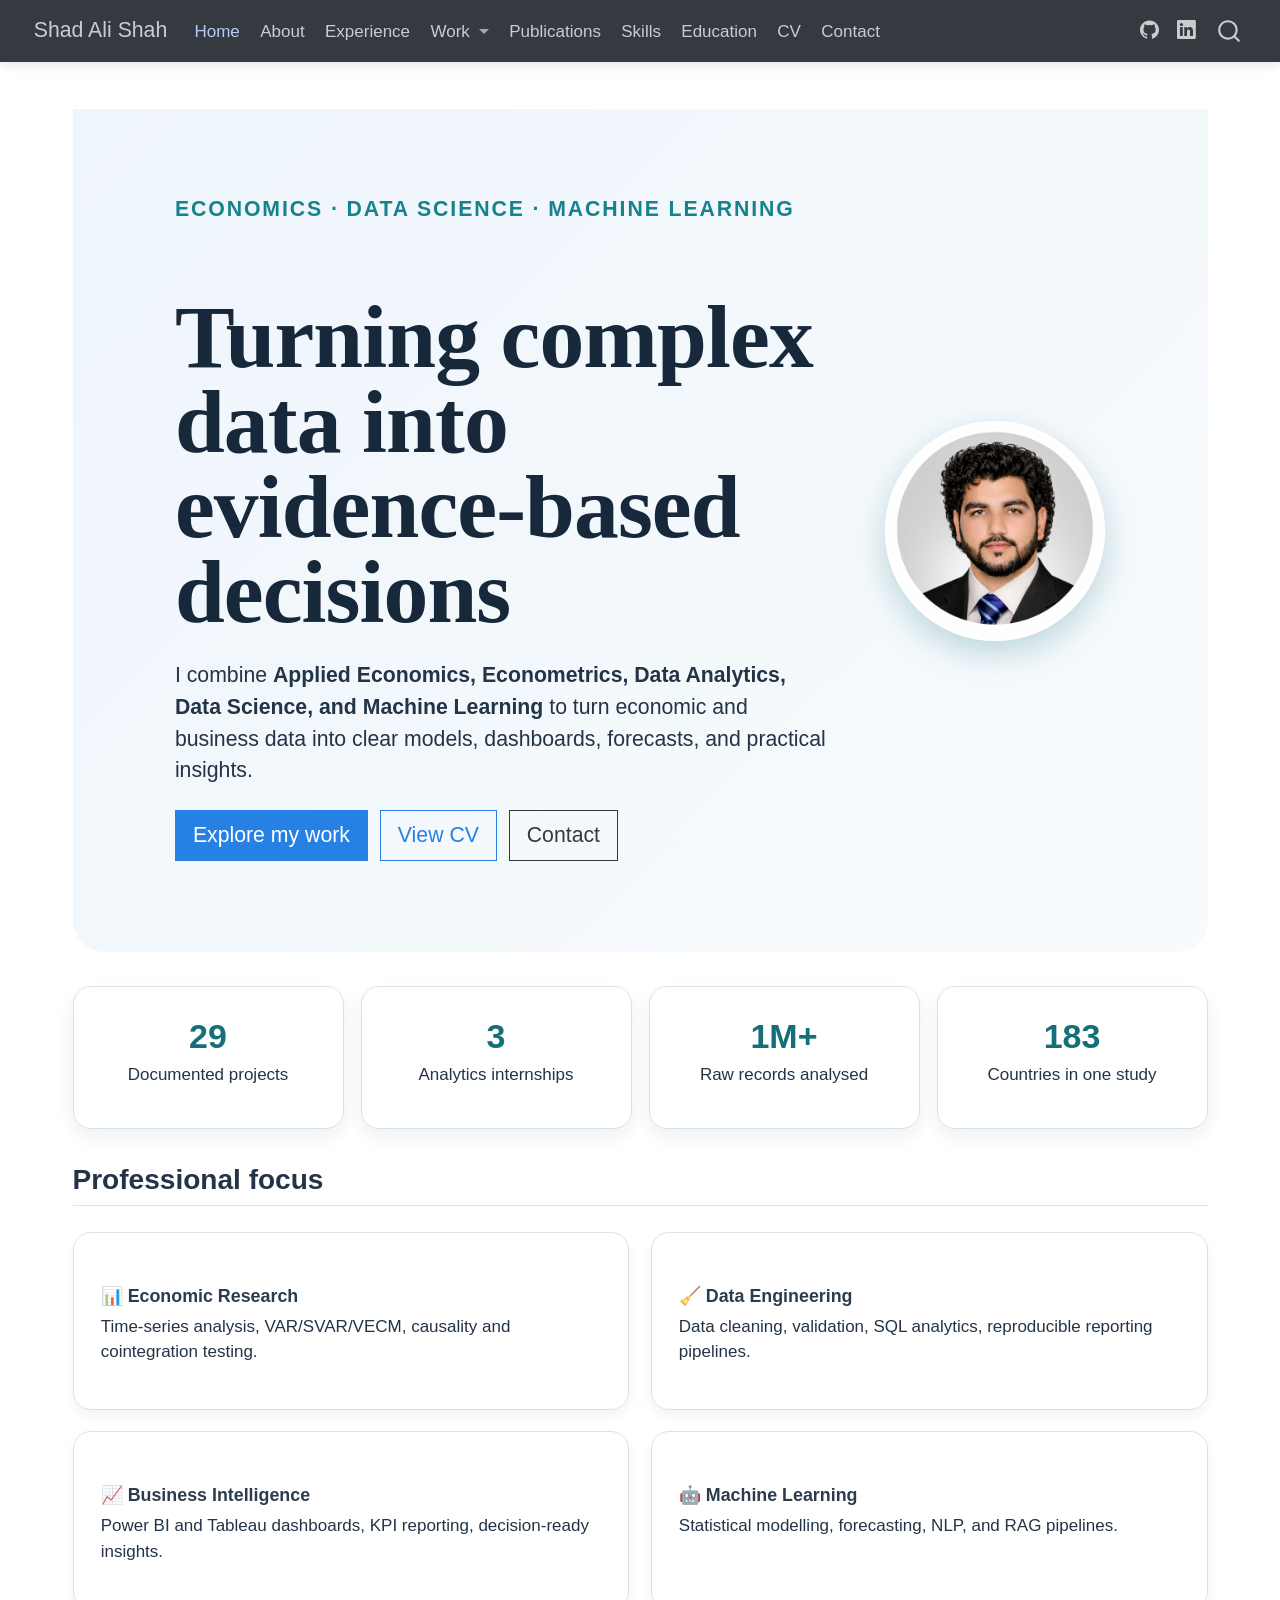
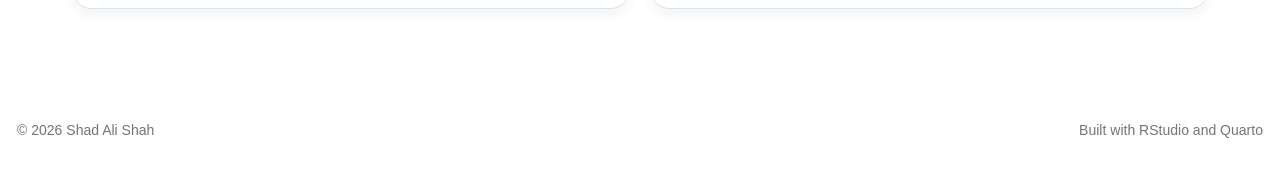
==== docs/index.html @ 49387ef9 "Publish rendered Quarto portfolio website" ====
<!DOCTYPE html>
<html xmlns="http://www.w3.org/1999/xhtml" lang="en" xml:lang="en"><head>

<meta charset="utf-8">
<meta name="generator" content="quarto-1.8.24">

<meta name="viewport" content="width=device-width, initial-scale=1.0, user-scalable=yes">


<title>Shad Ali Shah</title>
<style>
code{white-space: pre-wrap;}
span.smallcaps{font-variant: small-caps;}
div.columns{display: flex; gap: min(4vw, 1.5em);}
div.column{flex: auto; overflow-x: auto;}
div.hanging-indent{margin-left: 1.5em; text-indent: -1.5em;}
ul.task-list{list-style: none;}
ul.task-list li input[type="checkbox"] {
  width: 0.8em;
  margin: 0 0.8em 0.2em -1em; /* quarto-specific, see https://github.com/quarto-dev/quarto-cli/issues/4556 */ 
  vertical-align: middle;
}
</style>


<script src="site_libs/quarto-nav/quarto-nav.js"></script>
<script src="site_libs/quarto-nav/headroom.min.js"></script>
<script src="site_libs/clipboard/clipboard.min.js"></script>
<script src="site_libs/quarto-search/autocomplete.umd.js"></script>
<script src="site_libs/quarto-search/fuse.min.js"></script>
<script src="site_libs/quarto-search/quarto-search.js"></script>
<meta name="quarto:offset" content="./">
<link href="./assets/img/favicon.png" rel="icon" type="image/png">
<script src="site_libs/quarto-html/quarto.js" type="module"></script>
<script src="site_libs/quarto-html/tabsets/tabsets.js" type="module"></script>
<script src="site_libs/quarto-html/axe/axe-check.js" type="module"></script>
<script src="site_libs/quarto-html/popper.min.js"></script>
<script src="site_libs/quarto-html/tippy.umd.min.js"></script>
<script src="site_libs/quarto-html/anchor.min.js"></script>
<link href="site_libs/quarto-html/tippy.css" rel="stylesheet">
<link href="site_libs/quarto-html/quarto-syntax-highlighting-dc55a5b9e770e841cd82e46aadbfb9b0.css" rel="stylesheet" id="quarto-text-highlighting-styles">
<script src="site_libs/bootstrap/bootstrap.min.js"></script>
<link href="site_libs/bootstrap/bootstrap-icons.css" rel="stylesheet">
<link href="site_libs/bootstrap/bootstrap-ad05cf3b0d969654a1dcd69f04a11bdd.min.css" rel="stylesheet" append-hash="true" id="quarto-bootstrap" data-mode="light">
<script id="quarto-search-options" type="application/json">{
  "location": "navbar",
  "copy-button": false,
  "collapse-after": 3,
  "panel-placement": "end",
  "type": "overlay",
  "limit": 50,
  "keyboard-shortcut": [
    "f",
    "/",
    "s"
  ],
  "show-item-context": false,
  "language": {
    "search-no-results-text": "No results",
    "search-matching-documents-text": "matching documents",
    "search-copy-link-title": "Copy link to search",
    "search-hide-matches-text": "Hide additional matches",
    "search-more-match-text": "more match in this document",
    "search-more-matches-text": "more matches in this document",
    "search-clear-button-title": "Clear",
    "search-text-placeholder": "",
    "search-detached-cancel-button-title": "Cancel",
    "search-submit-button-title": "Submit",
    "search-label": "Search"
  }
}</script>
<style>html{ scroll-behavior: smooth; }</style>


<link rel="stylesheet" href="assets/css/styles.css">
</head>

<body class="nav-fixed quarto-light">

<div id="quarto-search-results"></div>
  <header id="quarto-header" class="headroom fixed-top">
    <nav class="navbar navbar-expand-lg " data-bs-theme="dark">
      <div class="navbar-container container-fluid">
      <div class="navbar-brand-container mx-auto">
    <a href="./index.html" class="navbar-brand navbar-brand-logo">
    </a>
    <a class="navbar-brand" href="./index.html">
    <span class="navbar-title">Shad Ali Shah</span>
    </a>
  </div>
            <div id="quarto-search" class="" title="Search"></div>
          <button class="navbar-toggler" type="button" data-bs-toggle="collapse" data-bs-target="#navbarCollapse" aria-controls="navbarCollapse" role="menu" aria-expanded="false" aria-label="Toggle navigation" onclick="if (window.quartoToggleHeadroom) { window.quartoToggleHeadroom(); }">
  <span class="navbar-toggler-icon"></span>
</button>
          <div class="collapse navbar-collapse" id="navbarCollapse">
            <ul class="navbar-nav navbar-nav-scroll me-auto">
  <li class="nav-item">
    <a class="nav-link active" href="./index.html" aria-current="page"> 
<span class="menu-text">Home</span></a>
  </li>  
  <li class="nav-item">
    <a class="nav-link" href="./about.html"> 
<span class="menu-text">About</span></a>
  </li>  
  <li class="nav-item">
    <a class="nav-link" href="./experience.html"> 
<span class="menu-text">Experience</span></a>
  </li>  
  <li class="nav-item dropdown ">
    <a class="nav-link dropdown-toggle" href="#" id="nav-menu-work" role="link" data-bs-toggle="dropdown" aria-expanded="false">
 <span class="menu-text">Work</span>
    </a>
    <ul class="dropdown-menu" aria-labelledby="nav-menu-work">    
        <li>
    <a class="dropdown-item" href="./projects.html">
 <span class="dropdown-text">Projects</span></a>
  </li>  
        <li>
    <a class="dropdown-item" href="./economic-analysis.html">
 <span class="dropdown-text">Economic Analysis</span></a>
  </li>  
        <li>
    <a class="dropdown-item" href="./data-science.html">
 <span class="dropdown-text">Data Science &amp; ML</span></a>
  </li>  
    </ul>
  </li>
  <li class="nav-item">
    <a class="nav-link" href="./publications.html"> 
<span class="menu-text">Publications</span></a>
  </li>  
  <li class="nav-item">
    <a class="nav-link" href="./skills.html"> 
<span class="menu-text">Skills</span></a>
  </li>  
  <li class="nav-item">
    <a class="nav-link" href="./education.html"> 
<span class="menu-text">Education</span></a>
  </li>  
  <li class="nav-item">
    <a class="nav-link" href="./cv.html"> 
<span class="menu-text">CV</span></a>
  </li>  
  <li class="nav-item">
    <a class="nav-link" href="./contact.html"> 
<span class="menu-text">Contact</span></a>
  </li>  
</ul>
            <ul class="navbar-nav navbar-nav-scroll ms-auto">
  <li class="nav-item compact">
    <a class="nav-link" href="https://github.com/shadalishah"> <i class="bi bi-github" role="img" aria-label="GitHub">
</i> 
<span class="menu-text"></span></a>
  </li>  
  <li class="nav-item compact">
    <a class="nav-link" href="https://www.linkedin.com/in/shadalishah/"> <i class="bi bi-linkedin" role="img" aria-label="LinkedIn">
</i> 
<span class="menu-text"></span></a>
  </li>  
</ul>
          </div> <!-- /navcollapse -->
            <div class="quarto-navbar-tools">
</div>
      </div> <!-- /container-fluid -->
    </nav>
</header>
<!-- content -->
<div id="quarto-content" class="quarto-container page-columns page-rows-contents page-layout-full page-navbar">
<!-- sidebar -->
<!-- margin-sidebar -->
    
<!-- main -->
<main class="content column-page" id="quarto-document-content"><header id="title-block-header" class="quarto-title-block"></header>




<div class="hero">
<div class="hero-inner">
<div class="hero-copy">
<div class="eyebrow">
<p>ECONOMICS · DATA SCIENCE · MACHINE LEARNING</p>
</div>
<section id="turning-complex-data-into-evidence-based-decisions" class="level1">
<h1>Turning complex data into evidence-based decisions</h1>
<p>I combine <strong>Applied Economics, Econometrics, Data Analytics, Data Science, and Machine Learning</strong> to turn economic and business data into clear models, dashboards, forecasts, and practical insights.</p>
<p><a href="./projects.html" class="btn btn-primary btn-lg">Explore my work</a> <a href="./cv.html" class="btn btn-outline-primary btn-lg">View CV</a> <a href="./contact.html" class="btn btn-outline-secondary btn-lg">Contact</a></p>
</section>
</div>
<div class="hero-photo">
<p><img src="images/Shad_PIC.png" class="img-fluid"></p>
</div>
</div>
</div>
<div class="metric-grid">
<div class="metric-card">
<p><strong>29</strong> Documented projects</p>
</div>
<div class="metric-card">
<p><strong>3</strong> Analytics internships</p>
</div>
<div class="metric-card">
<p><strong>1M+</strong> Raw records analysed</p>
</div>
<div class="metric-card">
<p><strong>183</strong> Countries in one study</p>
</div>
</div>
<section id="professional-focus" class="level2">
<h2 class="anchored" data-anchor-id="professional-focus">Professional focus</h2>
<div class="focus-grid">
<section id="economic-research" class="level3 focus-card">
<h3 class="anchored" data-anchor-id="economic-research">📊 Economic Research</h3>
<p>Time-series analysis, VAR/SVAR/VECM, causality and cointegration testing.</p>
</section>
<section id="data-engineering" class="level3 focus-card">
<h3 class="anchored" data-anchor-id="data-engineering">🧹 Data Engineering</h3>
<p>Data cleaning, validation, SQL analytics, reproducible reporting pipelines.</p>
</section>
<section id="business-intelligence" class="level3 focus-card">
<h3 class="anchored" data-anchor-id="business-intelligence">📈 Business Intelligence</h3>
<p>Power BI and Tableau dashboards, KPI reporting, decision-ready insights.</p>
</section>
<section id="machine-learning" class="level3 focus-card">
<h3 class="anchored" data-anchor-id="machine-learning">🤖 Machine Learning</h3>
<p>Statistical modelling, forecasting, NLP, and RAG pipelines.</p>
</section>
</div>


</section>

</main> <!-- /main -->
<script id="quarto-html-after-body" type="application/javascript">
  window.document.addEventListener("DOMContentLoaded", function (event) {
    const icon = "";
    const anchorJS = new window.AnchorJS();
    anchorJS.options = {
      placement: 'right',
      icon: icon
    };
    anchorJS.add('.anchored');
    const isCodeAnnotation = (el) => {
      for (const clz of el.classList) {
        if (clz.startsWith('code-annotation-')) {                     
          return true;
        }
      }
      return false;
    }
    const onCopySuccess = function(e) {
      // button target
      const button = e.trigger;
      // don't keep focus
      button.blur();
      // flash "checked"
      button.classList.add('code-copy-button-checked');
      var currentTitle = button.getAttribute("title");
      button.setAttribute("title", "Copied!");
      let tooltip;
      if (window.bootstrap) {
        button.setAttribute("data-bs-toggle", "tooltip");
        button.setAttribute("data-bs-placement", "left");
        button.setAttribute("data-bs-title", "Copied!");
        tooltip = new bootstrap.Tooltip(button, 
          { trigger: "manual", 
            customClass: "code-copy-button-tooltip",
            offset: [0, -8]});
        tooltip.show();    
      }
      setTimeout(function() {
        if (tooltip) {
          tooltip.hide();
          button.removeAttribute("data-bs-title");
          button.removeAttribute("data-bs-toggle");
          button.removeAttribute("data-bs-placement");
        }
        button.setAttribute("title", currentTitle);
        button.classList.remove('code-copy-button-checked');
      }, 1000);
      // clear code selection
      e.clearSelection();
    }
    const getTextToCopy = function(trigger) {
      const outerScaffold = trigger.parentElement.cloneNode(true);
      const codeEl = outerScaffold.querySelector('code');
      for (const childEl of codeEl.children) {
        if (isCodeAnnotation(childEl)) {
          childEl.remove();
        }
      }
      return codeEl.innerText;
    }
    const clipboard = new window.ClipboardJS('.code-copy-button:not([data-in-quarto-modal])', {
      text: getTextToCopy
    });
    clipboard.on('success', onCopySuccess);
    if (window.document.getElementById('quarto-embedded-source-code-modal')) {
      const clipboardModal = new window.ClipboardJS('.code-copy-button[data-in-quarto-modal]', {
        text: getTextToCopy,
        container: window.document.getElementById('quarto-embedded-source-code-modal')
      });
      clipboardModal.on('success', onCopySuccess);
    }
      var localhostRegex = new RegExp(/^(?:http|https):\/\/localhost\:?[0-9]*\//);
      var mailtoRegex = new RegExp(/^mailto:/);
        var filterRegex = new RegExp("https:\/\/shadalishah\.com");
      var isInternal = (href) => {
          return filterRegex.test(href) || localhostRegex.test(href) || mailtoRegex.test(href);
      }
      // Inspect non-navigation links and adorn them if external
     var links = window.document.querySelectorAll('a[href]:not(.nav-link):not(.navbar-brand):not(.toc-action):not(.sidebar-link):not(.sidebar-item-toggle):not(.pagination-link):not(.no-external):not([aria-hidden]):not(.dropdown-item):not(.quarto-navigation-tool):not(.about-link)');
      for (var i=0; i<links.length; i++) {
        const link = links[i];
        if (!isInternal(link.href)) {
          // undo the damage that might have been done by quarto-nav.js in the case of
          // links that we want to consider external
          if (link.dataset.originalHref !== undefined) {
            link.href = link.dataset.originalHref;
          }
            // target, if specified
            link.setAttribute("target", "_blank");
            if (link.getAttribute("rel") === null) {
              link.setAttribute("rel", "noopener");
            }
        }
      }
    function tippyHover(el, contentFn, onTriggerFn, onUntriggerFn) {
      const config = {
        allowHTML: true,
        maxWidth: 500,
        delay: 100,
        arrow: false,
        appendTo: function(el) {
            return el.parentElement;
        },
        interactive: true,
        interactiveBorder: 10,
        theme: 'quarto',
        placement: 'bottom-start',
      };
      if (contentFn) {
        config.content = contentFn;
      }
      if (onTriggerFn) {
        config.onTrigger = onTriggerFn;
      }
      if (onUntriggerFn) {
        config.onUntrigger = onUntriggerFn;
      }
      window.tippy(el, config); 
    }
    const noterefs = window.document.querySelectorAll('a[role="doc-noteref"]');
    for (var i=0; i<noterefs.length; i++) {
      const ref = noterefs[i];
      tippyHover(ref, function() {
        // use id or data attribute instead here
        let href = ref.getAttribute('data-footnote-href') || ref.getAttribute('href');
        try { href = new URL(href).hash; } catch {}
        const id = href.replace(/^#\/?/, "");
        const note = window.document.getElementById(id);
        if (note) {
          return note.innerHTML;
        } else {
          return "";
        }
      });
    }
    const xrefs = window.document.querySelectorAll('a.quarto-xref');
    const processXRef = (id, note) => {
      // Strip column container classes
      const stripColumnClz = (el) => {
        el.classList.remove("page-full", "page-columns");
        if (el.children) {
          for (const child of el.children) {
            stripColumnClz(child);
          }
        }
      }
      stripColumnClz(note)
      if (id === null || id.startsWith('sec-')) {
        // Special case sections, only their first couple elements
        const container = document.createElement("div");
        if (note.children && note.children.length > 2) {
          container.appendChild(note.children[0].cloneNode(true));
          for (let i = 1; i < note.children.length; i++) {
            const child = note.children[i];
            if (child.tagName === "P" && child.innerText === "") {
              continue;
            } else {
              container.appendChild(child.cloneNode(true));
              break;
            }
          }
          if (window.Quarto?.typesetMath) {
            window.Quarto.typesetMath(container);
          }
          return container.innerHTML
        } else {
          if (window.Quarto?.typesetMath) {
            window.Quarto.typesetMath(note);
          }
          return note.innerHTML;
        }
      } else {
        // Remove any anchor links if they are present
        const anchorLink = note.querySelector('a.anchorjs-link');
        if (anchorLink) {
          anchorLink.remove();
        }
        if (window.Quarto?.typesetMath) {
          window.Quarto.typesetMath(note);
        }
        if (note.classList.contains("callout")) {
          return note.outerHTML;
        } else {
          return note.innerHTML;
        }
      }
    }
    for (var i=0; i<xrefs.length; i++) {
      const xref = xrefs[i];
      tippyHover(xref, undefined, function(instance) {
        instance.disable();
        let url = xref.getAttribute('href');
        let hash = undefined; 
        if (url.startsWith('#')) {
          hash = url;
        } else {
          try { hash = new URL(url).hash; } catch {}
        }
        if (hash) {
          const id = hash.replace(/^#\/?/, "");
          const note = window.document.getElementById(id);
          if (note !== null) {
            try {
              const html = processXRef(id, note.cloneNode(true));
              instance.setContent(html);
            } finally {
              instance.enable();
              instance.show();
            }
          } else {
            // See if we can fetch this
            fetch(url.split('#')[0])
            .then(res => res.text())
            .then(html => {
              const parser = new DOMParser();
              const htmlDoc = parser.parseFromString(html, "text/html");
              const note = htmlDoc.getElementById(id);
              if (note !== null) {
                const html = processXRef(id, note);
                instance.setContent(html);
              } 
            }).finally(() => {
              instance.enable();
              instance.show();
            });
          }
        } else {
          // See if we can fetch a full url (with no hash to target)
          // This is a special case and we should probably do some content thinning / targeting
          fetch(url)
          .then(res => res.text())
          .then(html => {
            const parser = new DOMParser();
            const htmlDoc = parser.parseFromString(html, "text/html");
            const note = htmlDoc.querySelector('main.content');
            if (note !== null) {
              // This should only happen for chapter cross references
              // (since there is no id in the URL)
              // remove the first header
              if (note.children.length > 0 && note.children[0].tagName === "HEADER") {
                note.children[0].remove();
              }
              const html = processXRef(null, note);
              instance.setContent(html);
            } 
          }).finally(() => {
            instance.enable();
            instance.show();
          });
        }
      }, function(instance) {
      });
    }
        let selectedAnnoteEl;
        const selectorForAnnotation = ( cell, annotation) => {
          let cellAttr = 'data-code-cell="' + cell + '"';
          let lineAttr = 'data-code-annotation="' +  annotation + '"';
          const selector = 'span[' + cellAttr + '][' + lineAttr + ']';
          return selector;
        }
        const selectCodeLines = (annoteEl) => {
          const doc = window.document;
          const targetCell = annoteEl.getAttribute("data-target-cell");
          const targetAnnotation = annoteEl.getAttribute("data-target-annotation");
          const annoteSpan = window.document.querySelector(selectorForAnnotation(targetCell, targetAnnotation));
          const lines = annoteSpan.getAttribute("data-code-lines").split(",");
          const lineIds = lines.map((line) => {
            return targetCell + "-" + line;
          })
          let top = null;
          let height = null;
          let parent = null;
          if (lineIds.length > 0) {
              //compute the position of the single el (top and bottom and make a div)
              const el = window.document.getElementById(lineIds[0]);
              top = el.offsetTop;
              height = el.offsetHeight;
              parent = el.parentElement.parentElement;
            if (lineIds.length > 1) {
              const lastEl = window.document.getElementById(lineIds[lineIds.length - 1]);
              const bottom = lastEl.offsetTop + lastEl.offsetHeight;
              height = bottom - top;
            }
            if (top !== null && height !== null && parent !== null) {
              // cook up a div (if necessary) and position it 
              let div = window.document.getElementById("code-annotation-line-highlight");
              if (div === null) {
                div = window.document.createElement("div");
                div.setAttribute("id", "code-annotation-line-highlight");
                div.style.position = 'absolute';
                parent.appendChild(div);
              }
              div.style.top = top - 2 + "px";
              div.style.height = height + 4 + "px";
              div.style.left = 0;
              let gutterDiv = window.document.getElementById("code-annotation-line-highlight-gutter");
              if (gutterDiv === null) {
                gutterDiv = window.document.createElement("div");
                gutterDiv.setAttribute("id", "code-annotation-line-highlight-gutter");
                gutterDiv.style.position = 'absolute';
                const codeCell = window.document.getElementById(targetCell);
                const gutter = codeCell.querySelector('.code-annotation-gutter');
                gutter.appendChild(gutterDiv);
              }
              gutterDiv.style.top = top - 2 + "px";
              gutterDiv.style.height = height + 4 + "px";
            }
            selectedAnnoteEl = annoteEl;
          }
        };
        const unselectCodeLines = () => {
          const elementsIds = ["code-annotation-line-highlight", "code-annotation-line-highlight-gutter"];
          elementsIds.forEach((elId) => {
            const div = window.document.getElementById(elId);
            if (div) {
              div.remove();
            }
          });
          selectedAnnoteEl = undefined;
        };
          // Handle positioning of the toggle
      window.addEventListener(
        "resize",
        throttle(() => {
          elRect = undefined;
          if (selectedAnnoteEl) {
            selectCodeLines(selectedAnnoteEl);
          }
        }, 10)
      );
      function throttle(fn, ms) {
      let throttle = false;
      let timer;
        return (...args) => {
          if(!throttle) { // first call gets through
              fn.apply(this, args);
              throttle = true;
          } else { // all the others get throttled
              if(timer) clearTimeout(timer); // cancel #2
              timer = setTimeout(() => {
                fn.apply(this, args);
                timer = throttle = false;
              }, ms);
          }
        };
      }
        // Attach click handler to the DT
        const annoteDls = window.document.querySelectorAll('dt[data-target-cell]');
        for (const annoteDlNode of annoteDls) {
          annoteDlNode.addEventListener('click', (event) => {
            const clickedEl = event.target;
            if (clickedEl !== selectedAnnoteEl) {
              unselectCodeLines();
              const activeEl = window.document.querySelector('dt[data-target-cell].code-annotation-active');
              if (activeEl) {
                activeEl.classList.remove('code-annotation-active');
              }
              selectCodeLines(clickedEl);
              clickedEl.classList.add('code-annotation-active');
            } else {
              // Unselect the line
              unselectCodeLines();
              clickedEl.classList.remove('code-annotation-active');
            }
          });
        }
    const findCites = (el) => {
      const parentEl = el.parentElement;
      if (parentEl) {
        const cites = parentEl.dataset.cites;
        if (cites) {
          return {
            el,
            cites: cites.split(' ')
          };
        } else {
          return findCites(el.parentElement)
        }
      } else {
        return undefined;
      }
    };
    var bibliorefs = window.document.querySelectorAll('a[role="doc-biblioref"]');
    for (var i=0; i<bibliorefs.length; i++) {
      const ref = bibliorefs[i];
      const citeInfo = findCites(ref);
      if (citeInfo) {
        tippyHover(citeInfo.el, function() {
          var popup = window.document.createElement('div');
          citeInfo.cites.forEach(function(cite) {
            var citeDiv = window.document.createElement('div');
            citeDiv.classList.add('hanging-indent');
            citeDiv.classList.add('csl-entry');
            var biblioDiv = window.document.getElementById('ref-' + cite);
            if (biblioDiv) {
              citeDiv.innerHTML = biblioDiv.innerHTML;
            }
            popup.appendChild(citeDiv);
          });
          return popup.innerHTML;
        });
      }
    }
  });
  </script>
</div> <!-- /content -->
<footer class="footer">
  <div class="nav-footer">
    <div class="nav-footer-left">
<p>© 2026 Shad Ali Shah</p>
</div>   
    <div class="nav-footer-center">
      &nbsp;
    </div>
    <div class="nav-footer-right">
<p>Built with RStudio and Quarto</p>
</div>
  </div>
</footer>




<script src="site_libs/quarto-html/zenscroll-min.js"></script>
</body></html>
---- docs/site_libs/quarto-html/tippy.css ----
.tippy-box[data-animation=fade][data-state=hidden]{opacity:0}[data-tippy-root]{max-width:calc(100vw - 10px)}.tippy-box{position:relative;background-color:#333;color:#fff;border-radius:4px;font-size:14px;line-height:1.4;white-space:normal;outline:0;transition-property:transform,visibility,opacity}.tippy-box[data-placement^=top]>.tippy-arrow{bottom:0}.tippy-box[data-placement^=top]>.tippy-arrow:before{bottom:-7px;left:0;border-width:8px 8px 0;border-top-color:initial;transform-origin:center top}.tippy-box[data-placement^=bottom]>.tippy-arrow{top:0}.tippy-box[data-placement^=bottom]>.tippy-arrow:before{top:-7px;left:0;border-width:0 8px 8px;border-bottom-color:initial;transform-origin:center bottom}.tippy-box[data-placement^=left]>.tippy-arrow{right:0}.tippy-box[data-placement^=left]>.tippy-arrow:before{border-width:8px 0 8px 8px;border-left-color:initial;right:-7px;transform-origin:center left}.tippy-box[data-placement^=right]>.tippy-arrow{left:0}.tippy-box[data-placement^=right]>.tippy-arrow:before{left:-7px;border-width:8px 8px 8px 0;border-right-color:initial;transform-origin:center right}.tippy-box[data-inertia][data-state=visible]{transition-timing-function:cubic-bezier(.54,1.5,.38,1.11)}.tippy-arrow{width:16px;height:16px;color:#333}.tippy-arrow:before{content:"";position:absolute;border-color:transparent;border-style:solid}.tippy-content{position:relative;padding:5px 9px;z-index:1}
---- docs/site_libs/quarto-html/quarto-syntax-highlighting-dc55a5b9e770e841cd82e46aadbfb9b0.css ----
/* quarto syntax highlight colors */
:root {
  --quarto-hl-ot-color: #003B4F;
  --quarto-hl-at-color: #657422;
  --quarto-hl-ss-color: #20794D;
  --quarto-hl-an-color: #5E5E5E;
  --quarto-hl-fu-color: #4758AB;
  --quarto-hl-st-color: #20794D;
  --quarto-hl-cf-color: #003B4F;
  --quarto-hl-op-color: #5E5E5E;
  --quarto-hl-er-color: #AD0000;
  --quarto-hl-bn-color: #AD0000;
  --quarto-hl-al-color: #AD0000;
  --quarto-hl-va-color: #111111;
  --quarto-hl-bu-color: inherit;
  --quarto-hl-ex-color: inherit;
  --quarto-hl-pp-color: #AD0000;
  --quarto-hl-in-color: #5E5E5E;
  --quarto-hl-vs-color: #20794D;
  --quarto-hl-wa-color: #5E5E5E;
  --quarto-hl-do-color: #5E5E5E;
  --quarto-hl-im-color: #00769E;
  --quarto-hl-ch-color: #20794D;
  --quarto-hl-dt-color: #AD0000;
  --quarto-hl-fl-color: #AD0000;
  --quarto-hl-co-color: #5E5E5E;
  --quarto-hl-cv-color: #5E5E5E;
  --quarto-hl-cn-color: #8f5902;
  --quarto-hl-sc-color: #5E5E5E;
  --quarto-hl-dv-color: #AD0000;
  --quarto-hl-kw-color: #003B4F;
}

/* other quarto variables */
:root {
  --quarto-font-monospace: SFMono-Regular, Menlo, Monaco, Consolas, "Liberation Mono", "Courier New", monospace;
}

/* syntax highlight based on Pandoc's rules */
pre > code.sourceCode > span {
  color: #003B4F;
}

code.sourceCode > span {
  color: #003B4F;
}

div.sourceCode,
div.sourceCode pre.sourceCode {
  color: #003B4F;
}

/* Normal */
code span {
  color: #003B4F;
}

/* Alert */
code span.al {
  color: #AD0000;
  font-style: inherit;
}

/* Annotation */
code span.an {
  color: #5E5E5E;
  font-style: inherit;
}

/* Attribute */
code span.at {
  color: #657422;
  font-style: inherit;
}

/* BaseN */
code span.bn {
  color: #AD0000;
  font-style: inherit;
}

/* BuiltIn */
code span.bu {
  font-style: inherit;
}

/* ControlFlow */
code span.cf {
  color: #003B4F;
  font-weight: bold;
  font-style: inherit;
}

/* Char */
code span.ch {
  color: #20794D;
  font-style: inherit;
}

/* Constant */
code span.cn {
  color: #8f5902;
  font-style: inherit;
}

/* Comment */
code span.co {
  color: #5E5E5E;
  font-style: inherit;
}

/* CommentVar */
code span.cv {
  color: #5E5E5E;
  font-style: italic;
}

/* Documentation */
code span.do {
  color: #5E5E5E;
  font-style: italic;
}

/* DataType */
code span.dt {
  color: #AD0000;
  font-style: inherit;
}

/* DecVal */
code span.dv {
  color: #AD0000;
  font-style: inherit;
}

/* Error */
code span.er {
  color: #AD0000;
  font-style: inherit;
}

/* Extension */
code span.ex {
  font-style: inherit;
}

/* Float */
code span.fl {
  color: #AD0000;
  font-style: inherit;
}

/* Function */
code span.fu {
  color: #4758AB;
  font-style: inherit;
}

/* Import */
code span.im {
  color: #00769E;
  font-style: inherit;
}

/* Information */
code span.in {
  color: #5E5E5E;
  font-style: inherit;
}

/* Keyword */
code span.kw {
  color: #003B4F;
  font-weight: bold;
  font-style: inherit;
}

/* Operator */
code span.op {
  color: #5E5E5E;
  font-style: inherit;
}

/* Other */
code span.ot {
  color: #003B4F;
  font-style: inherit;
}

/* Preprocessor */
code span.pp {
  color: #AD0000;
  font-style: inherit;
}

/* SpecialChar */
code span.sc {
  color: #5E5E5E;
  font-style: inherit;
}

/* SpecialString */
code span.ss {
  color: #20794D;
  font-style: inherit;
}

/* String */
code span.st {
  color: #20794D;
  font-style: inherit;
}

/* Variable */
code span.va {
  color: #111111;
  font-style: inherit;
}

/* VerbatimString */
code span.vs {
  color: #20794D;
  font-style: inherit;
}

/* Warning */
code span.wa {
  color: #5E5E5E;
  font-style: italic;
}

.prevent-inlining {
  content: "</";
}

/*# sourceMappingURL=21f0b8dca5c347bd0a806dc2ce2adfe3.css.map */
---- docs/assets/css/styles.css ----
body { color: #243447; font-family: -apple-system, "Segoe UI", Roboto, Helvetica, Arial, sans-serif; }

.navbar { box-shadow: 0 2px 12px rgba(0,0,0,.12); }

/* ===== Hero ===== */
.hero {
  padding: 5rem 8vw 4rem;
  background: linear-gradient(135deg,#eef5fb,#f8fbfd);
  border-radius: 0 0 32px 32px;
}

.hero-inner {
  display: flex;
  align-items: center;
  justify-content: space-between;
  gap: 3rem;
  flex-wrap: wrap;
}

.hero-copy { flex: 1 1 560px; max-width: 980px; }

.hero-photo { flex: 0 0 auto; }

.hero-photo img {
  width: 220px;
  height: 220px;
  border-radius: 50%;
  object-fit: cover;
  object-position: center 15%;
  box-shadow: 0 12px 32px rgba(21,111,120,.25);
  border: 4px solid #fff;
}

.eyebrow {
  display: inline-block;
  font-size: .8rem;
  font-weight: 700;
  letter-spacing: .14em;
  color: #16838c;
  margin-bottom: 1rem;
  text-transform: uppercase;
}

.hero h1 {
  font-family: Georgia, "Times New Roman", serif;
  font-size: clamp(3rem,7vw,6.5rem);
  line-height: .95;
  color: #17283a;
  margin-bottom: 1.5rem;
  letter-spacing: -.01em;
}

.hero p { font-size: 1.25rem; max-width: 850px; }

/* ===== Metric cards ===== */
.metric-grid {
  display: grid;
  grid-template-columns: repeat(4,minmax(0,1fr));
  gap: 1rem;
  margin: 2rem 0;
}

.metric-card {
  padding: 1.4rem;
  border: 1px solid #d8e2eb;
  border-radius: 18px;
  background: #fff;
  box-shadow: 0 8px 22px rgba(29,55,77,.08);
  text-align: center;
  transition: transform .2s ease, box-shadow .2s ease, border-color .2s ease;
}

.metric-card:hover {
  transform: translateY(-4px);
  box-shadow: 0 14px 30px rgba(21,111,120,.18);
  border-color: #16838c;
}

.metric-card strong { display: block; font-size: 2rem; color: #156f78; }

/* ===== Focus cards ===== */
.focus-grid {
  display: grid;
  grid-template-columns: repeat(2, minmax(0,1fr));
  gap: 1.25rem;
  margin: 1.5rem 0;
}

.focus-card {
  padding: 1.6rem;
  border: 1px solid #d8e2eb;
  border-radius: 18px;
  background: #fff;
  box-shadow: 0 6px 16px rgba(29,55,77,.06);
  transition: transform .2s ease, box-shadow .2s ease, border-color .2s ease;
}

.focus-card:hover {
  transform: translateY(-4px);
  box-shadow: 0 14px 30px rgba(21,111,120,.16);
  border-color: #16838c;
}

.focus-card h3 { font-size: 1.05rem; color: #17283a; margin-bottom: .4rem; }

/* ===== Project cards ===== */
.project-list {
  display: grid;
  grid-template-columns: repeat(2, minmax(0,1fr));
  gap: 1.5rem;
  margin: 2rem 0;
}

.project-card {
  padding: 1.75rem;
  border: 1px solid #d8e2eb;
  border-radius: 18px;
  background: #fff;
  box-shadow: 0 8px 22px rgba(29,55,77,.08);
  transition: transform .2s ease, box-shadow .2s ease, border-color .2s ease;
  display: flex;
  flex-direction: column;
}

.project-card:hover {
  transform: translateY(-4px);
  box-shadow: 0 14px 30px rgba(21,111,120,.18);
  border-color: #16838c;
}

.project-card h3 {
  color: #17283a;
  margin-top: 0;
  margin-bottom: .6rem;
}

.project-card p:first-of-type strong {
  color: #156f78;
}

.project-card .btn {
  margin-top: auto;
  align-self: flex-start;
  white-space: nowrap;
}

/* ===== Buttons & misc ===== */
.btn {
  margin: .35rem .35rem .35rem 0;
  transition: transform .15s ease, box-shadow .15s ease;
}

.btn:hover {
  transform: translateY(-2px);
  box-shadow: 0 8px 18px rgba(21,111,120,.2);
}

blockquote {
  border-left: 4px solid #16838c;
  padding: .8rem 1rem;
  background: #f3f8f8;
}

/* ===== Responsive ===== */
@media (max-width: 900px) {
  .project-list { grid-template-columns: 1fr; }
}

@media (max-width: 800px) {
  .metric-grid { grid-template-columns: repeat(2,1fr); }
  .focus-grid { grid-template-columns: 1fr; }
  .hero { padding: 3rem 1.2rem; }
  .hero h1 { font-size: 3.2rem; }
  .hero-inner { flex-direction: column; text-align: center; }
  .hero-photo img { width: 180px; height: 180px; }
}

@media (max-width: 480px) {
  .metric-grid { grid-template-columns: 1fr; }
}
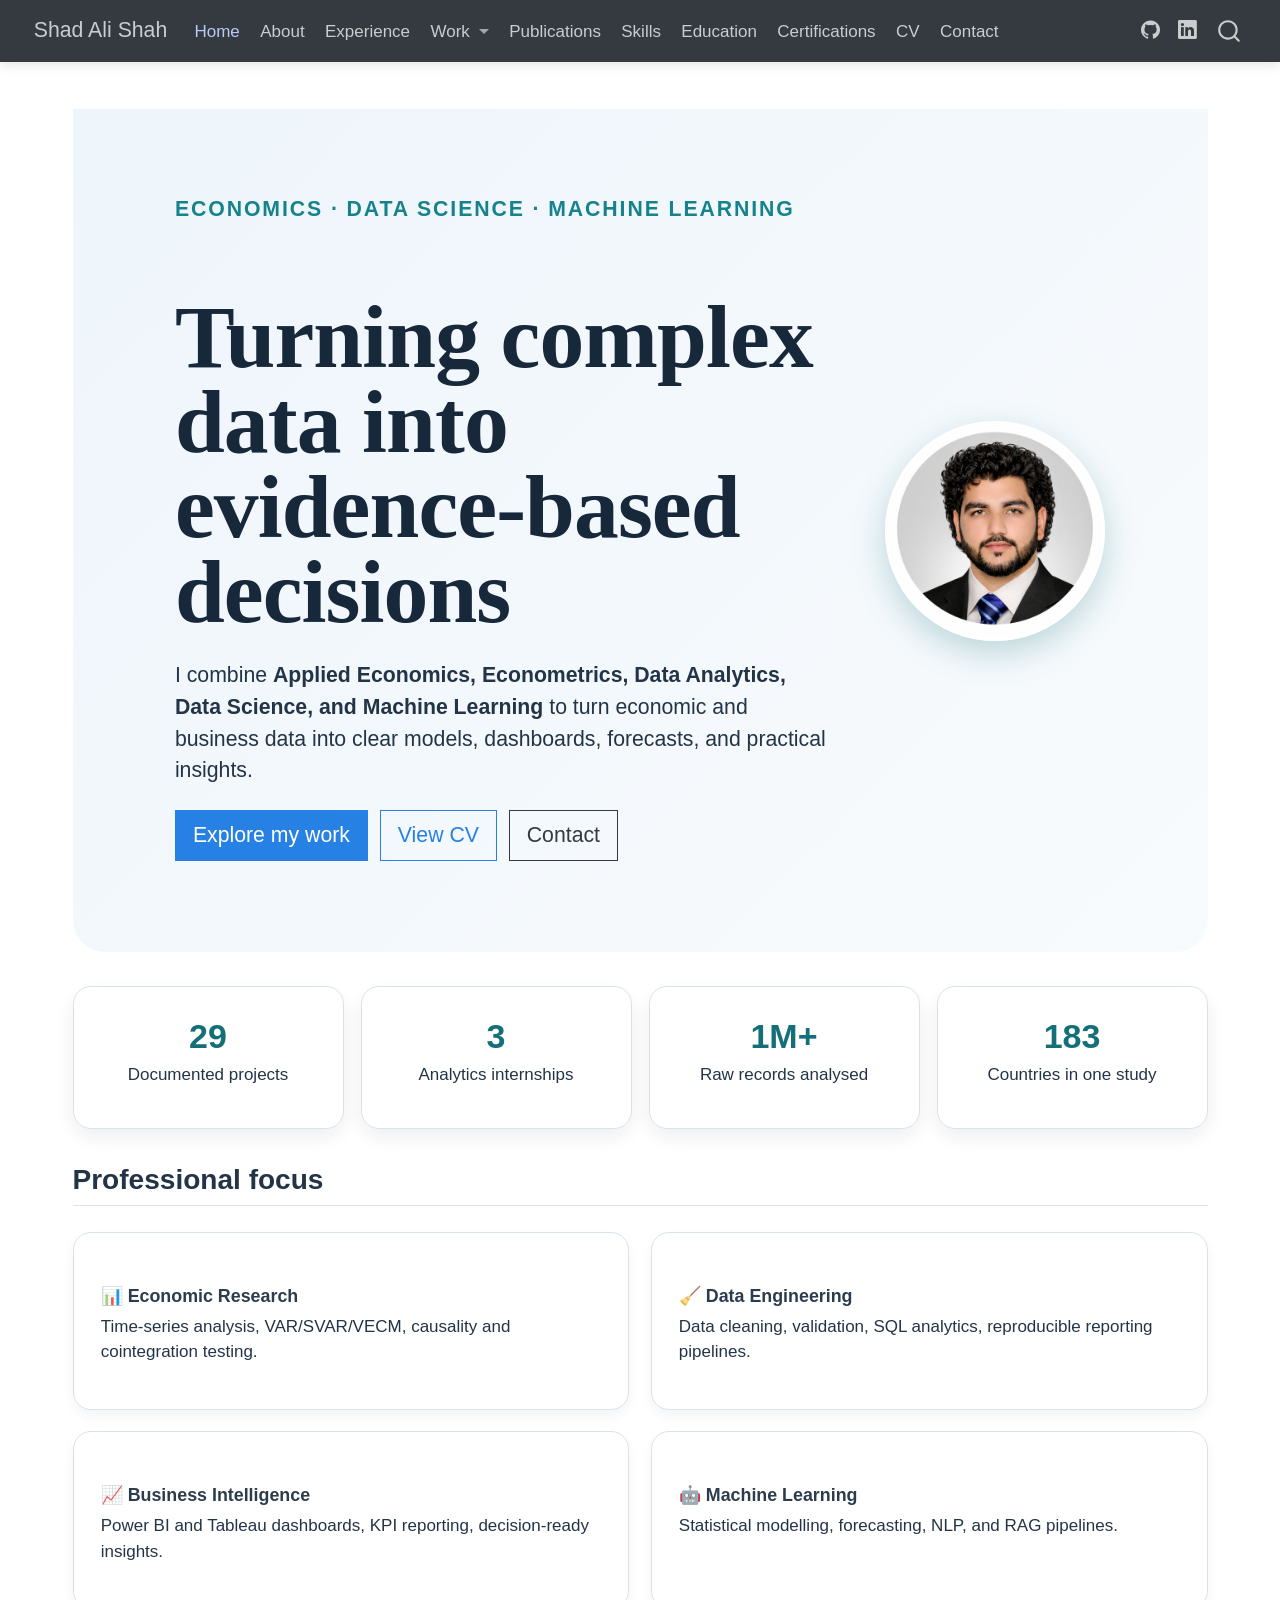
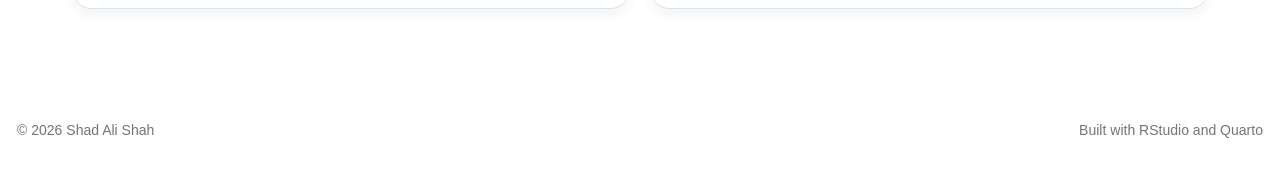
==== commit 1cff67a1: "Add certifications page" ====
--- a/docs/index.html
+++ b/docs/index.html
@@ -138,6 +138,10 @@
 <span class="menu-text">Education</span></a>
   </li>  
   <li class="nav-item">
+    <a class="nav-link" href="./certifications.html"> 
+<span class="menu-text">Certifications</span></a>
+  </li>  
+  <li class="nav-item">
     <a class="nav-link" href="./cv.html"> 
 <span class="menu-text">CV</span></a>
   </li>  
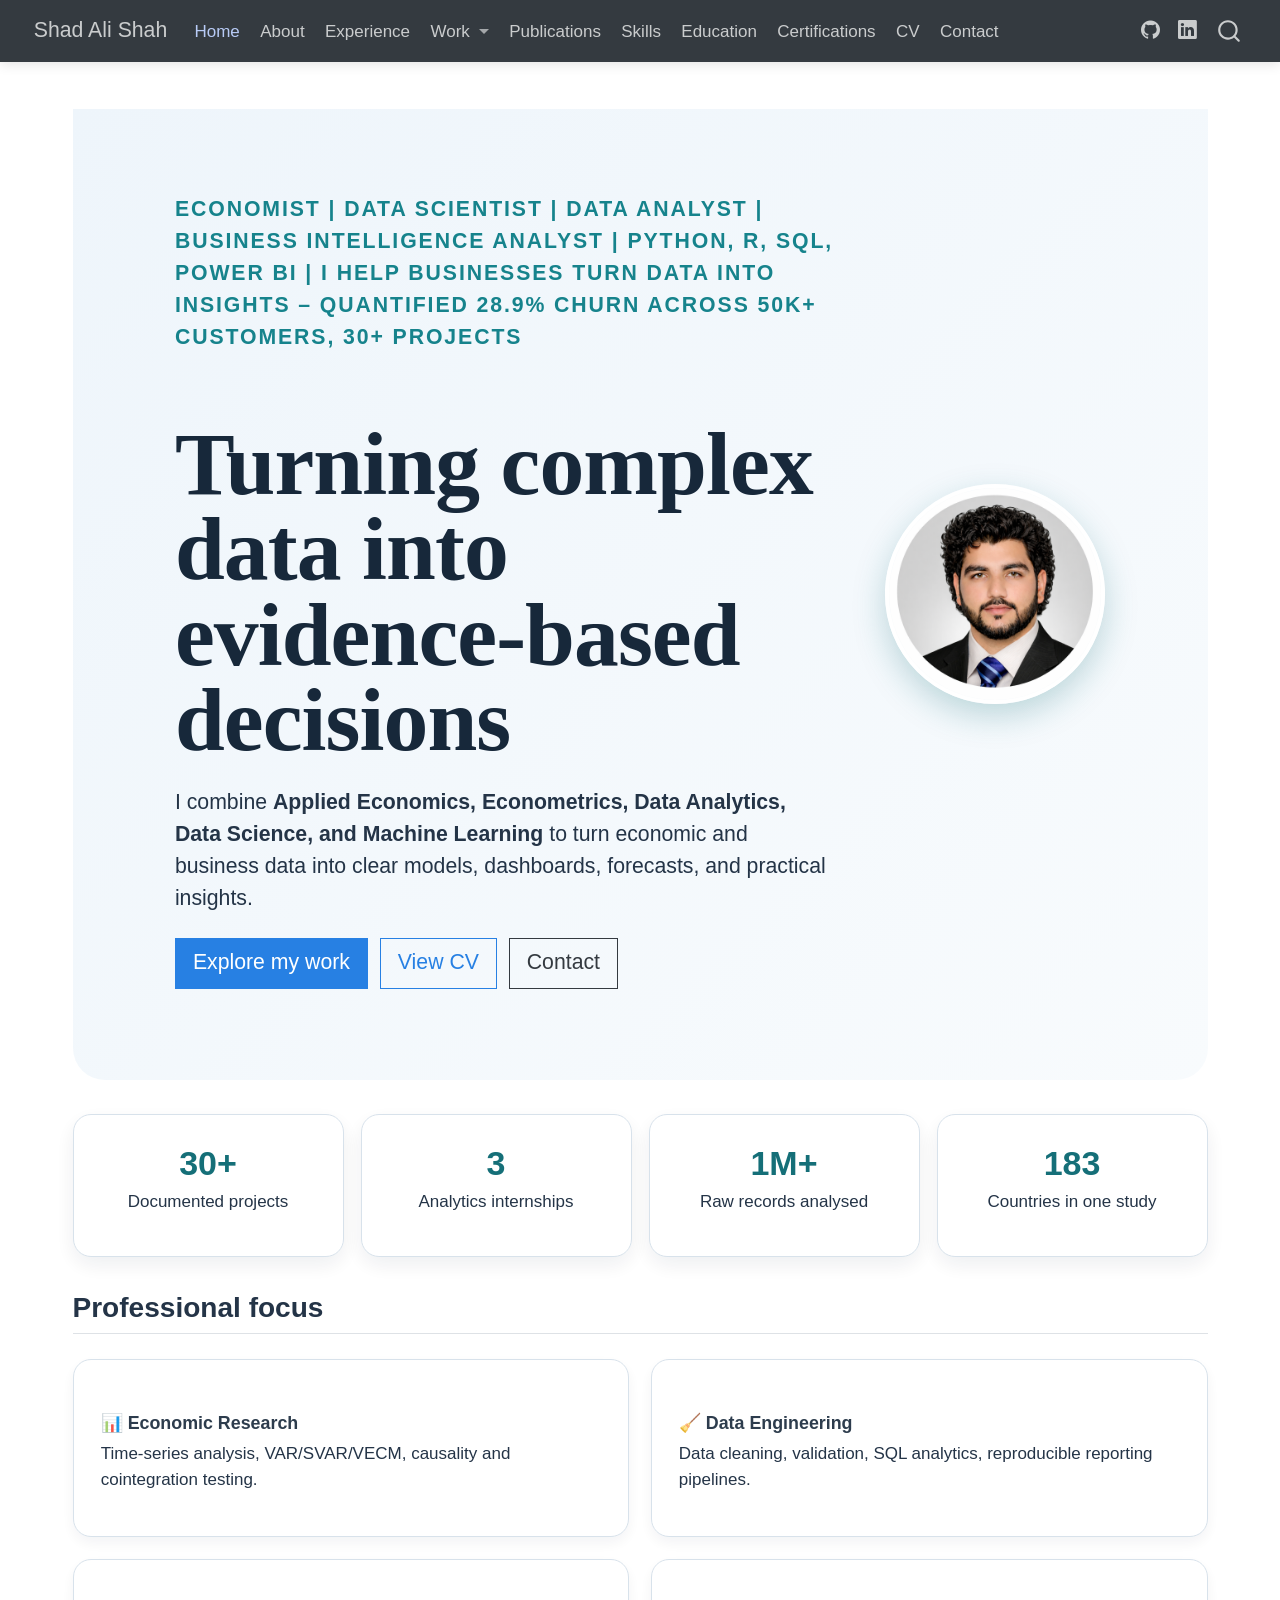
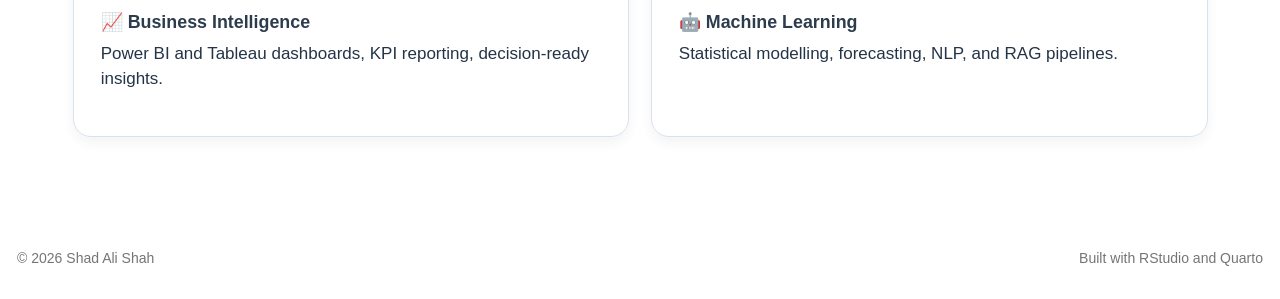
==== commit 628c2e53: "Render updated experience, projects, and homepage content" ====
--- a/docs/index.html
+++ b/docs/index.html
@@ -183,7 +183,7 @@
 <div class="hero-inner">
 <div class="hero-copy">
 <div class="eyebrow">
-<p>ECONOMICS · DATA SCIENCE · MACHINE LEARNING</p>
+<p>ECONOMIST | DATA SCIENTIST | DATA ANALYST | BUSINESS INTELLIGENCE ANALYST | Python, R, SQL, Power BI | I Help Businesses Turn Data Into Insights – Quantified 28.9% Churn Across 50K+ Customers, 30+ Projects</p>
 </div>
 <section id="turning-complex-data-into-evidence-based-decisions" class="level1">
 <h1>Turning complex data into evidence-based decisions</h1>
@@ -198,7 +198,7 @@
 </div>
 <div class="metric-grid">
 <div class="metric-card">
-<p><strong>29</strong> Documented projects</p>
+<p><strong>30+</strong> Documented projects</p>
 </div>
 <div class="metric-card">
 <p><strong>3</strong> Analytics internships</p>
